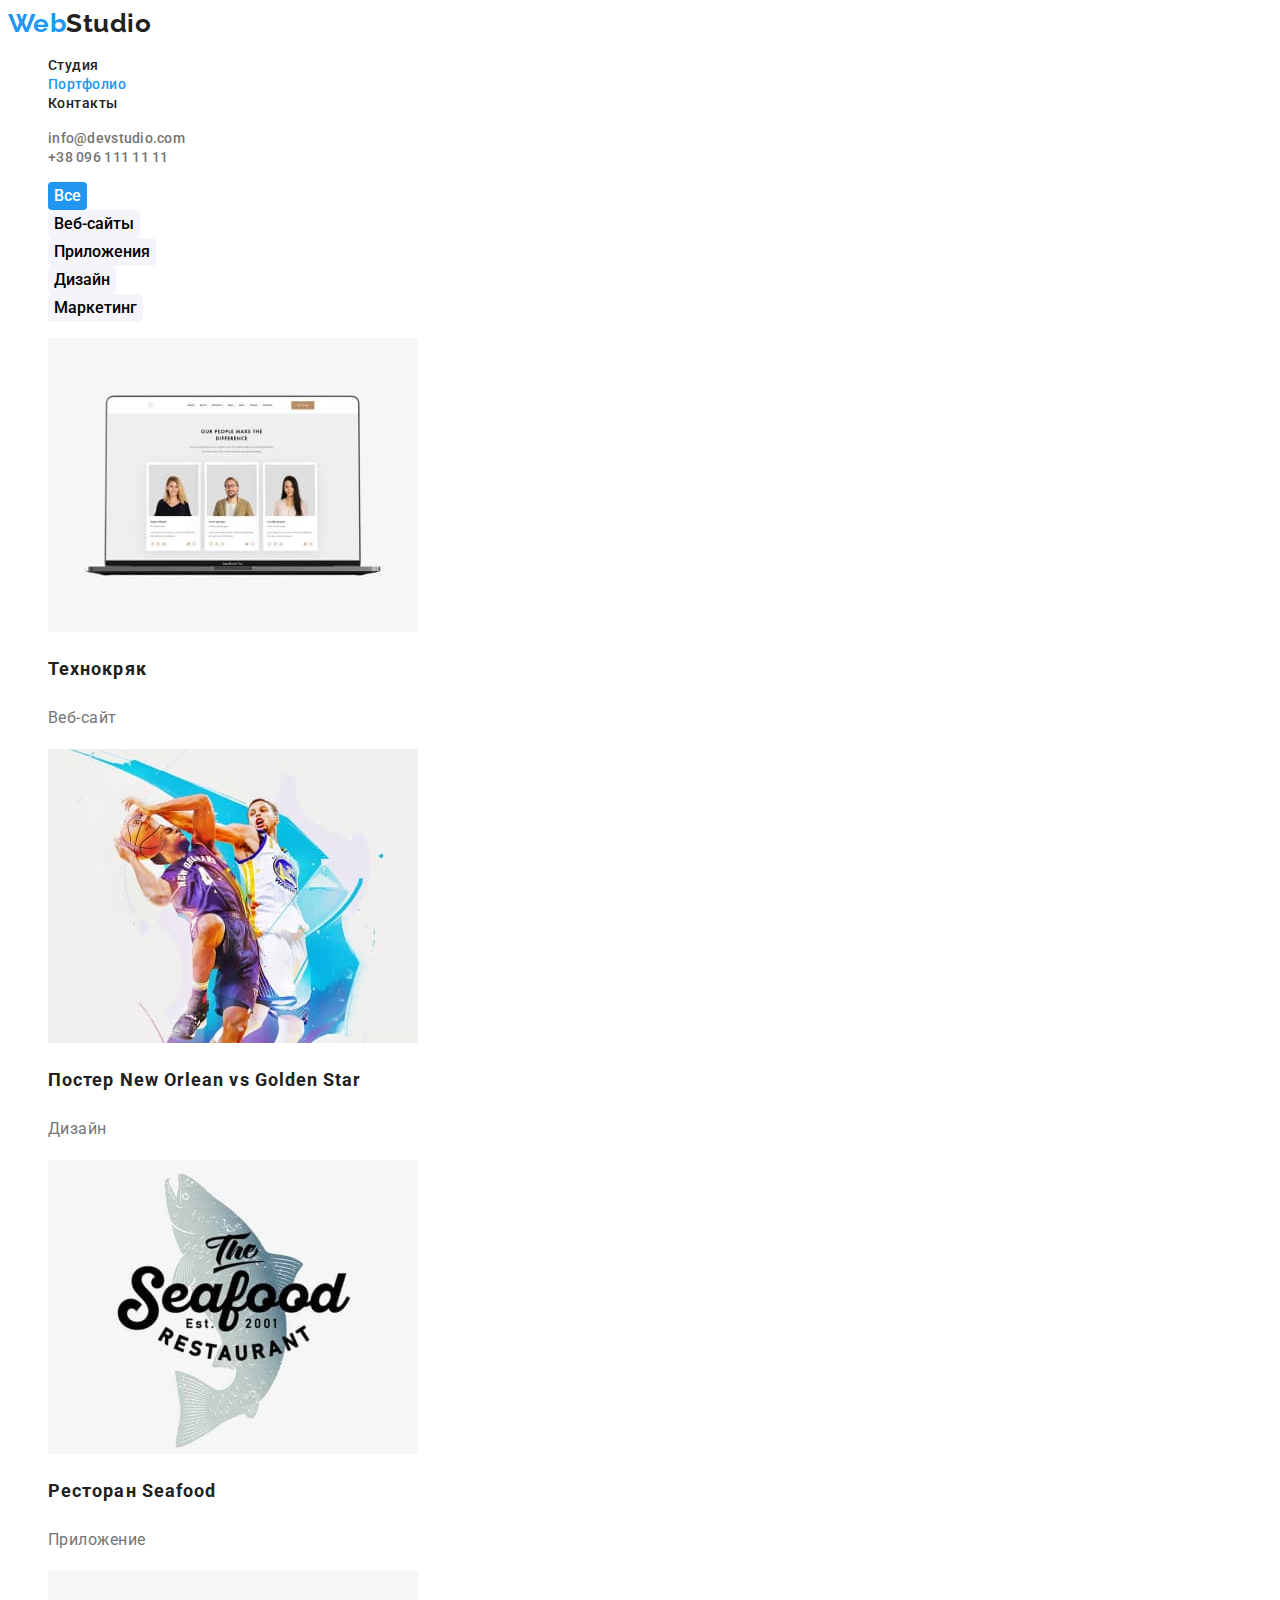
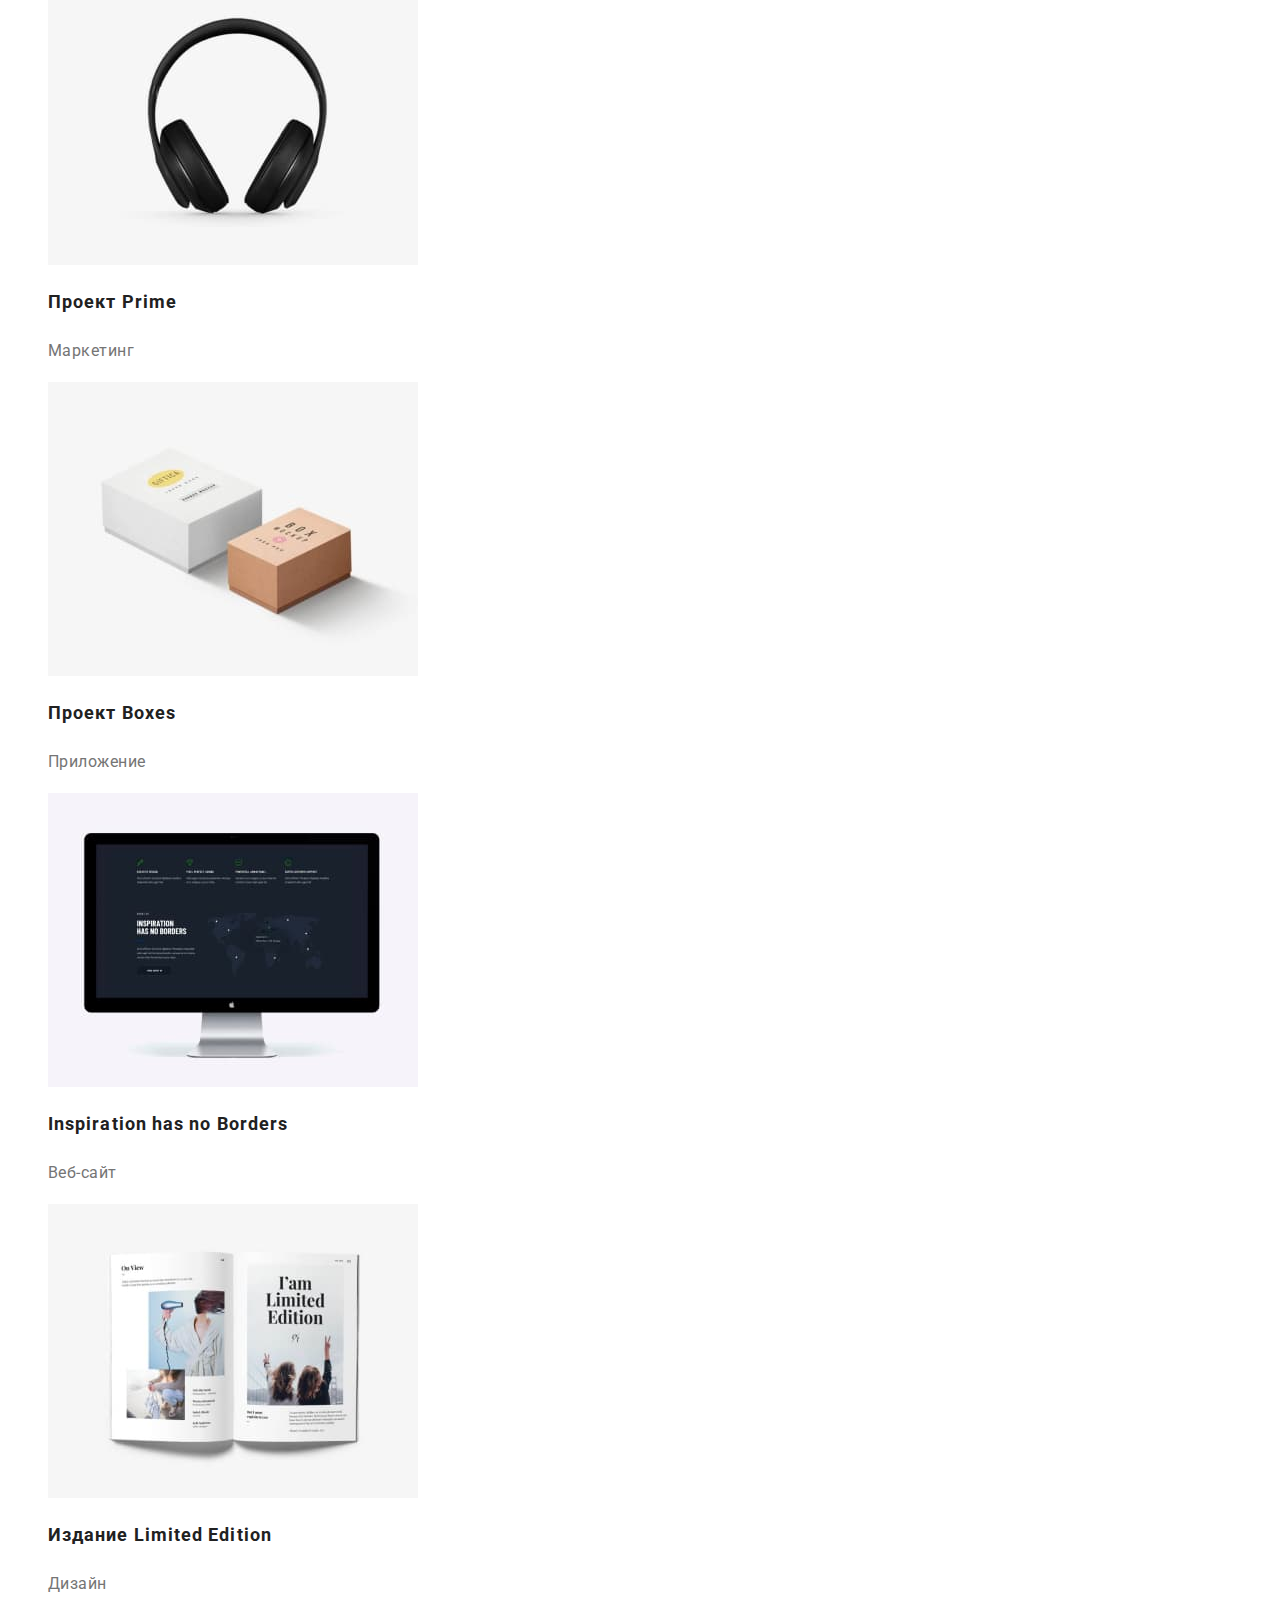
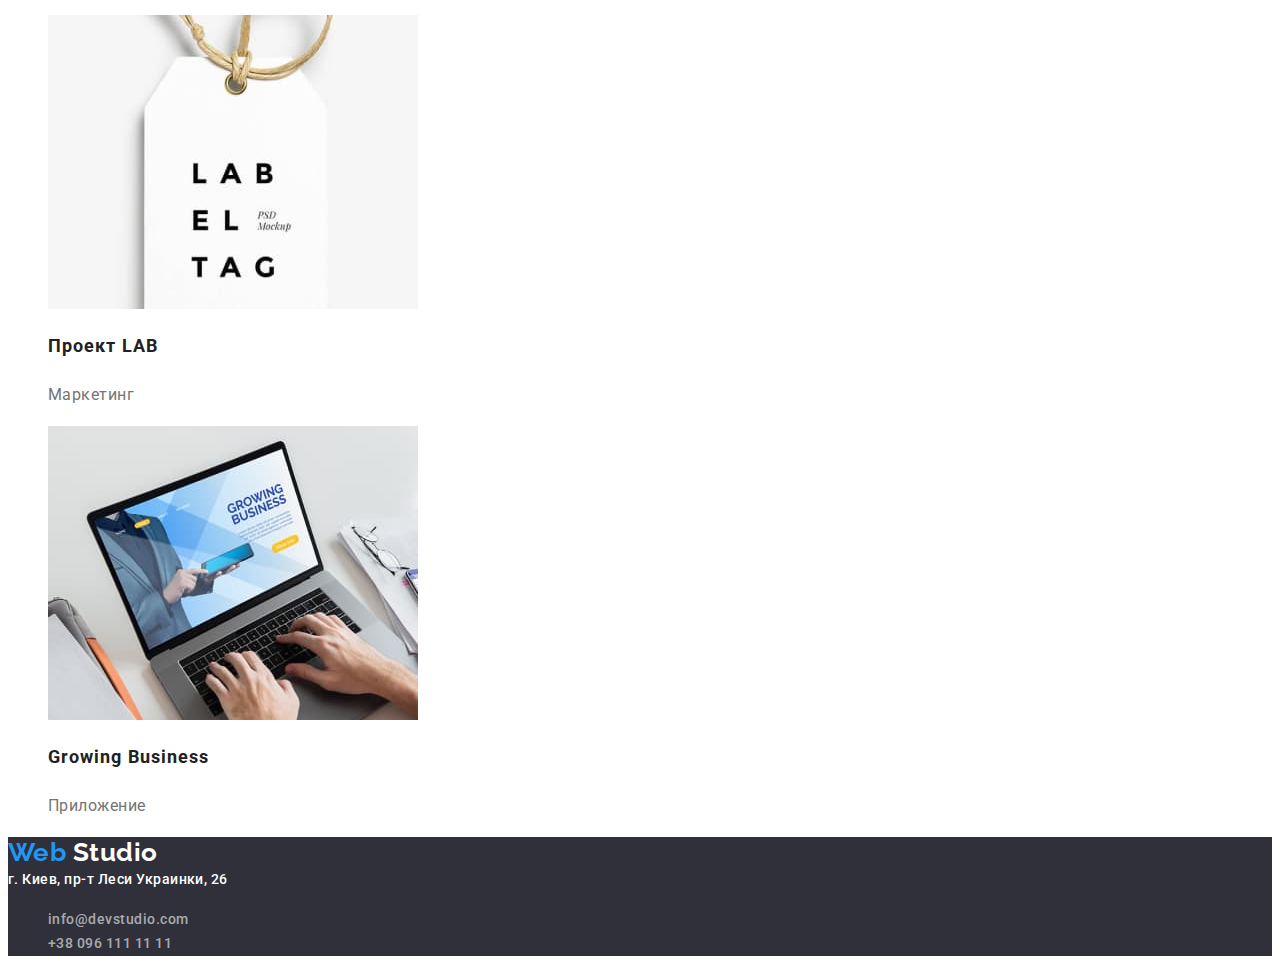
==== portfolio.html @ f768b0cc "Initial commit" ====
<!DOCTYPE html>
<html lang="ru">
  <head>
    <meta charset="UTF-8" />
    <meta http-equiv="X-UA-Compatible" content="IE=edge" />
    <meta name="viewport" content="width=device-width, initial-scale=1.0" />
    <title>Портфолио</title>
    <link rel="preconnect" href="https://fonts.googleapis.com" />
    <link rel="preconnect" href="https://fonts.gstatic.com" crossorigin />
    <link
      href="https://fonts.googleapis.com/css2?family=Raleway:wght@700&family=Roboto:wght@400;500;700;900&display=swap"
      rel="stylesheet"
    />
    <link rel="stylesheet" href="./css/styles.css" />
  </head>
  <body>
    <!--главный блок навигации-->
    <!--Header-->
    <header class="header">
      <a href="" class="logo"><span class="logo-accent">Web</span>Studio</a>
      <nav>
        <ul class="site-nav list">
          <li>
            <a href="./index.html" class="header-link link">Студия</a>
          </li>
          <li>
            <a href="./portfolio.html" class="header-link link current"
              >Портфолио</a
            >
          </li>
          <li>
            <a href="" class="header-link link">Контакты</a>
          </li>
        </ul>
      </nav>

      <!--Contact list-->
      <ul class="contact list">
        <li>
          <a href="mailto:info@devstudio.com" class="link contact-item"
            >info@devstudio.com</a
          >
        </li>
        <li>
          <a href="tel:+380961111111" class="link contact-item"
            >+38 096 111 11 11</a
          >
        </li>
      </ul>
    </header>

    <!-- Filters -->
    <section>
      <ul class="filter-list list">
        <li class="list-item">
          <button type="button" class="button current">Все</button>
        </li>
        <li class="list-item">
          <button type="button" class="button">Веб-сайты</button>
        </li>
        <li class="list-item">
          <button type="button" class="button">Приложения</button>
        </li>
        <li class="list-item">
          <button type="button" class="button">Дизайн</button>
        </li>
        <li class="list-item">
          <button type="button" class="button">Маркетинг</button>
        </li>
      </ul>
    </section>

    <main>
      <!--to hide h1-->
      <h1 style="display: none">Портфолио</h1>

      <!-- Projects -->
      <section>
        <ul class="project-list list">
          <li class="project">
            <img
              src="./images/technokryak.jpg"
              alt="Технокряк"
              class="project-photo"
              width="370"
            />
            <h2 class="project-title">Технокряк</h2>
            <p class="project-item">Веб-сайт</p>
          </li>

          <li class="project">
            <img
              src="./images/poster.jpg"
              alt="Постер New Orlean vs Golden Star"
              class="project-photo"
              width="370"
            />
            <h2 class="project-title">Постер New Orlean vs Golden Star</h2>
            <p class="project-item">Дизайн</p>
          </li>

          <li class="project">
            <img
              src="./images/restaurant.jpg"
              alt="Ресторан Seafood"
              class="project-photo"
              width="370"
            />
            <h2 class="project-title">Ресторан Seafood</h2>
            <p class="project-item">Приложение</p>
          </li>

          <li class="project">
            <img
              src="./images/project_prime.jpg"
              alt="Проект Prime"
              class="project-photo"
              width="370"
            />
            <h2 class="project-title">Проект Prime</h2>
            <p class="project-item">Маркетинг</p>
          </li>

          <li class="project">
            <img
              src="./images/project_boxes.jpg"
              alt="Проект Boxes"
              class="project-photo"
              width="370"
            />
            <h2 class="project-title">Проект Boxes</h2>
            <p class="project-item">Приложение</p>
          </li>

          <li class="project">
            <img
              src="./images/inspiration.jpg"
              alt="Inspiration has no Borders"
              class="project-photo"
              width="370"
            />
            <h2 lang="en" class="project-title">Inspiration has no Borders</h2>
            <p class="project-item">Веб-сайт</p>
          </li>

          <li class="project">
            <img
              src="./images/limited_edition.jpg"
              alt="Издание Limited Edition"
              class="project-photo"
              width="370"
            />
            <h2 class="project-title">Издание Limited Edition</h2>
            <p class="project-item">Дизайн</p>
          </li>

          <li class="project">
            <img
              src="./images/project_lab.jpg"
              alt="Проект LAB"
              class="project-photo"
              width="370"
            />
            <h2 class="project-title">Проект LAB</h2>
            <p class="project-item">Маркетинг</p>
          </li>

          <li class="project">
            <img
              src="./images/growing_business.jpg"
              alt="Growing Business"
              class="project-photo"
              width="370"
            />
            <h2 lang="en" class="project-title">Growing Business</h2>
            <p class="project-item">Приложение</p>
          </li>
        </ul>
      </section>
    </main>

    <!-- Footer -->
    <footer class="footer">
      <a href="" class="logo">
        <span class="logo-accent">Web</span>
        Studio</a
      >

      <!-- Footer contacts -->
      <address class="address link">г. Киев, пр-т Леси Украинки, 26</address>

      <ul class="ft-contact list">
        <li>
          <a href="mailto:info@devstudio.com" class="link ft-contact-item"
            >info@devstudio.com</a
          >
        </li>
        <li>
          <a href="tel:+380961111111" class="link ft-contact-item"
            >+38 096 111 11 11</a
          >
        </li>
      </ul>
    </footer>
  </body>
</html>
---- css/styles.css ----
:root {
  --primary-text-color: #212121;
  --secondary-text-color: #757575;
  --accent-color: #2196f3;
  --accent-background-color: #2196f3;
  --accent-white-color: #ffff;
}

body {
  color: var(--primary-text-color);
  font-family: "Roboto", sans-serif;
  letter-spacing: 0.03em;
  background-color: #fff;
}

/* to delete all markers */
.list {
  list-style: none;
}
/* Buttons */
.button {
  font-family: inherit;
  font-weight: 500;
  font-size: 16px;
  line-height: 1.63;
  background: #f5f4fa;
  border-radius: 4px;
  border: transparent;
  cursor: pointer;
}
button:focus,
button:hover {
  color: #fff;
  background-color: var(--accent-background-color);
}

/* all links style */
.link {
  font-weight: 500;
  font-size: 14px;
  line-height: 1.14;
  text-decoration: none;
  color: var(--primary-text-color);
}

.link:hover,
.link:focus {
  text-decoration-color: var(--accent-color);
}
/* header */
.header .link.current {
  color: var(--accent-color);
}

.header-link:hover,
.header-link:focus {
  color: var(--accent-color);
}

.logo {
  font-family: "Raleway";
  font-weight: 700;
  font-size: 26px;
  line-height: 1.19;
  text-decoration: none;
  color: var(--primary-text-color);
}

.logo-accent {
  color: #2196f3;
}

.logo:hover,
.logo:focus {
  text-decoration-color: var(--accent-color);
}

/* contacts section */
.contact-item {
  font-weight: 500;
  font-size: 14px;
  line-height: 1.14;
  letter-spacing: 0.02em;
  color: var(--secondary-text-color);
}
.contact-item:hover,
.contact-item:focus {
  color: var(--accent-color);
}

/* Footer */
.footer {
  background-color: #2f303a;
}

.footer .logo {
  color: var(--accent-white-color);
}
.footer .ft-contact-item {
  font-size: 14px;
  line-height: 1.71;
  color: rgba(255, 255, 255, 0.6);
}

.address {
  font-style: normal;
  font-size: 14px;
  line-height: 1.71;
  color: var(--accent-white-color);
}

/* ------------Portfolio.html------------ */

.filter-list .button.current {
  color: #fff;
  background-color: var(--accent-background-color);
}

/* Projects section */
.project-title {
  font-weight: 700;
  font-size: 18px;
  line-height: 2;
  letter-spacing: 0.06em;
  color: var(--primary-text-color);
}
.project-item {
  color: var(--secondary-text-color);
  line-height: 1.88;
}

/*---------------Index.html-------------- */
/* hero */
.hero {
  background-color: #2f303a;
}
.hero-title {
  font-weight: 900;
  font-size: 44px;
  line-height: 1.36;
  text-align: center;
  letter-spacing: 0.06em;
  text-transform: uppercase;
  color: #ffffff;
}
.hero-button {
  font-family: inherit;
  font-weight: 700;
  font-size: 16px;
  line-height: 1.88;
  background: var(--accent-background-color);
  box-shadow: 0px 4px 4px rgba(0, 0, 0, 0.15);
  border-radius: 4px;
  color: var(--accent-white-color);
}
.hero-button.hover,
.hero-button-focus {
  background: #188ce8;
  box-shadow: 0px 4px 4px rgba(0, 0, 0, 0.15);
  border-radius: 4px;
}
/* Features */
.features-title {
  font-weight: 700;
  font-size: 14px;
  line-height: 1.14;
  text-transform: uppercase;
}

.features-item {
  font-size: 14px;
  line-height: 1.71;
  color: var(--secondary-text-color);
}
.works,
.team-members {
  font-weight: 700;
  font-size: 36px;
  line-height: 1.17;
}
/* our team */
.team {
  background-color: #f5f4fa;
}

.team-member-name {
  font-weight: 500;
  font-size: 16px;
  line-height: 19px;
}

.team-member-position {
  line-height: 1.19;
  color: var(--secondary-text-color);
}
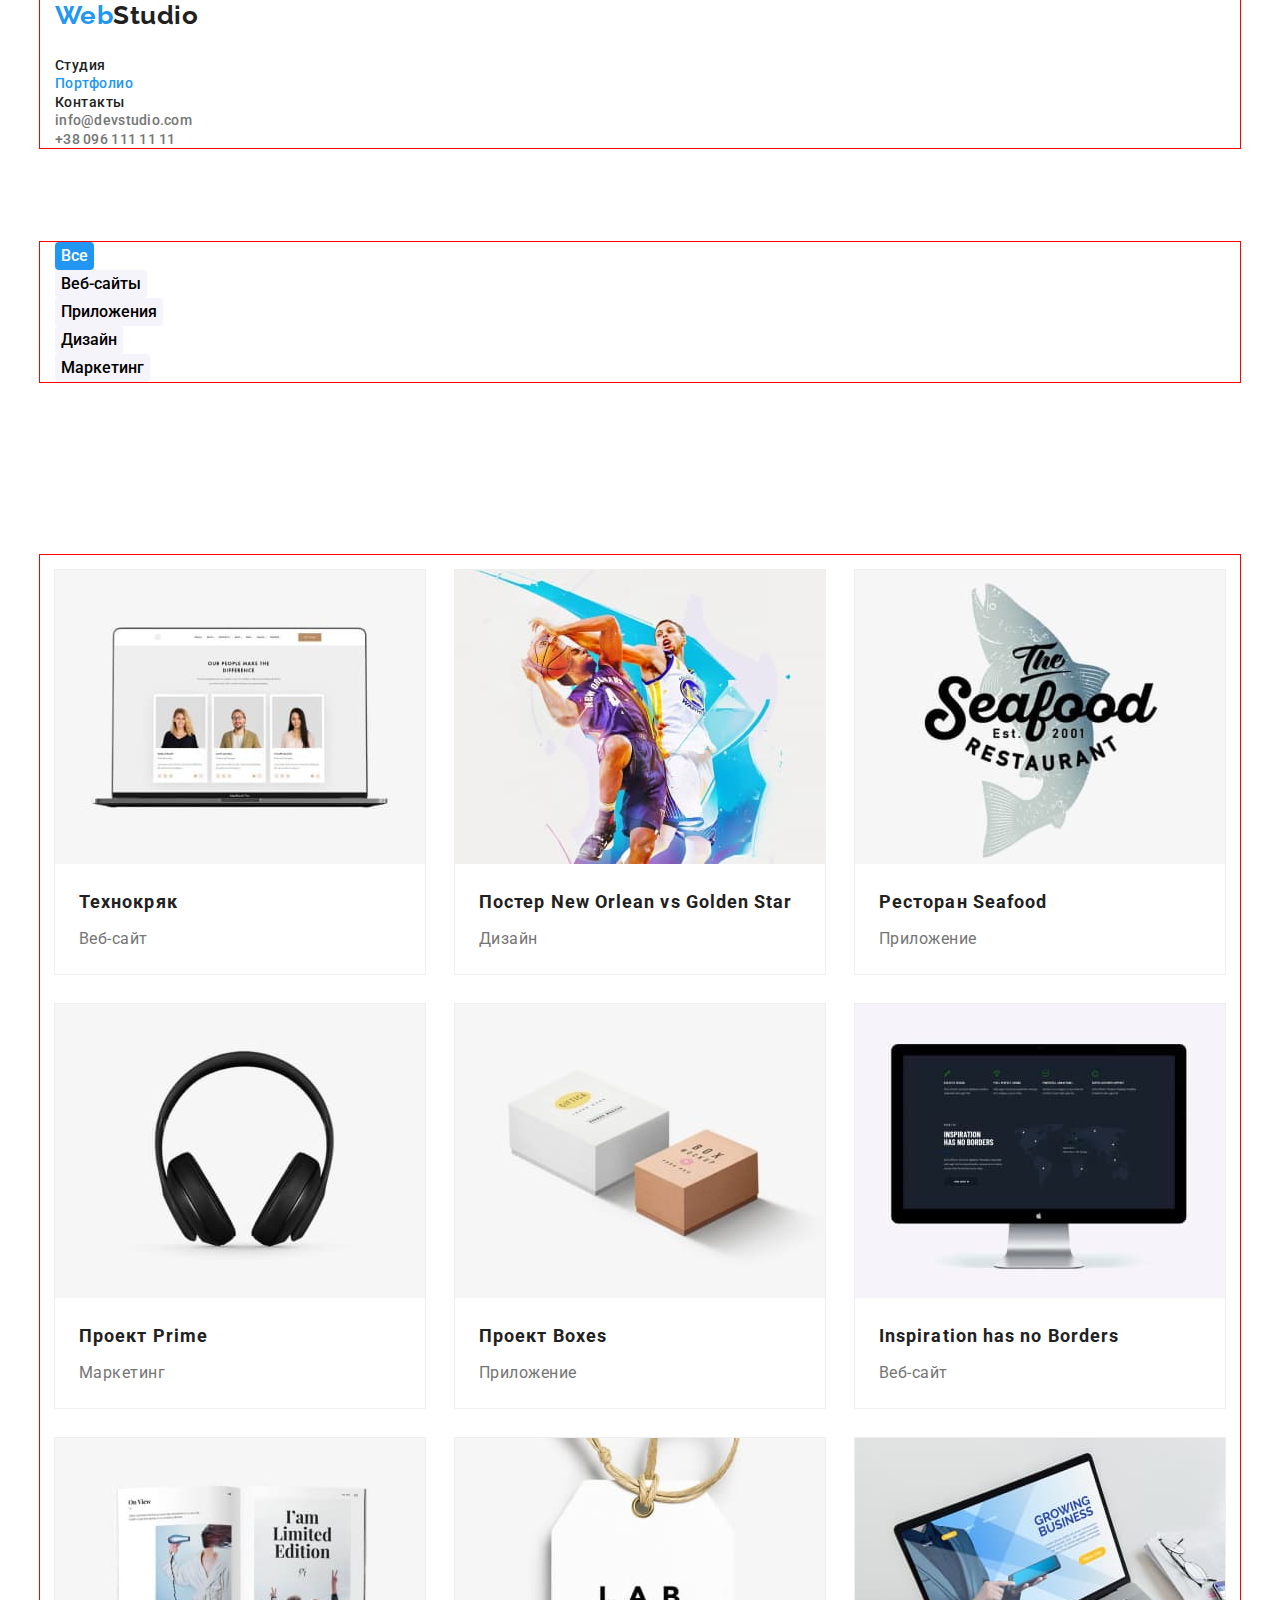
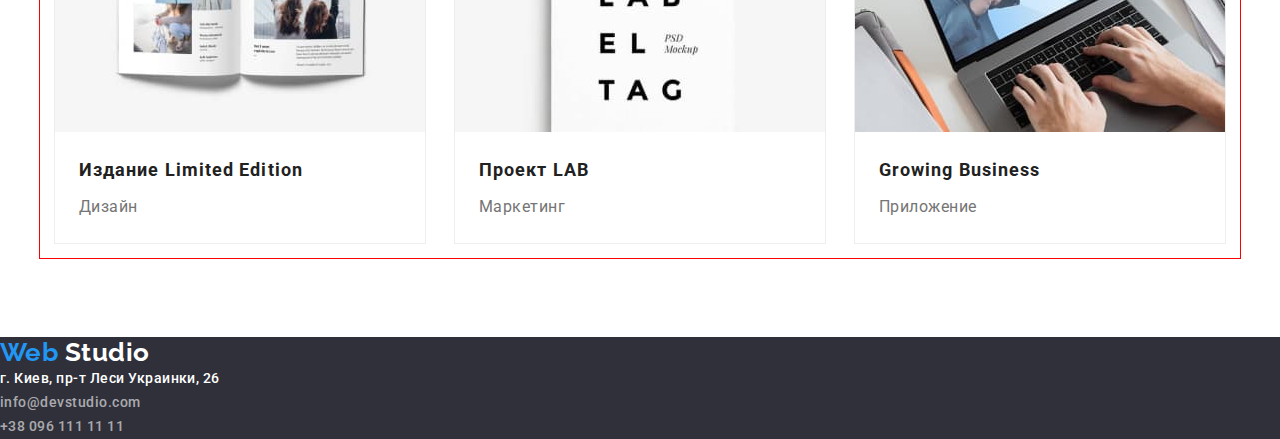
==== commit 12713391: "Fix section with photos" ====
--- a/portfolio.html
+++ b/portfolio.html
@@ -11,63 +11,74 @@
       href="https://fonts.googleapis.com/css2?family=Raleway:wght@700&family=Roboto:wght@400;500;700;900&display=swap"
       rel="stylesheet"
     />
+    <link
+      rel="stylesheet"
+      href="https://cdnjs.cloudflare.com/ajax/libs/modern-normalize/1.1.0/modern-normalize.min.css"
+    />
     <link rel="stylesheet" href="./css/styles.css" />
   </head>
   <body>
     <!--главный блок навигации-->
     <!--Header-->
+
     <header class="header">
-      <a href="" class="logo"><span class="logo-accent">Web</span>Studio</a>
-      <nav>
-        <ul class="site-nav list">
+      <div class="container">
+        <div class="logo">
+          <a href="" class="logo"><span class="logo-accent">Web</span>Studio</a>
+        </div>
+        <nav>
+          <ul class="site-nav list">
+            <li>
+              <a href="./index.html" class="header-link link">Студия</a>
+            </li>
+            <li>
+              <a href="./portfolio.html" class="header-link link current"
+                >Портфолио</a
+              >
+            </li>
+            <li>
+              <a href="" class="header-link link">Контакты</a>
+            </li>
+          </ul>
+        </nav>
+        <!--Contact list-->
+        <ul class="contact list">
           <li>
-            <a href="./index.html" class="header-link link">Студия</a>
+            <a href="mailto:info@devstudio.com" class="link contact-item"
+              >info@devstudio.com</a
+            >
           </li>
           <li>
-            <a href="./portfolio.html" class="header-link link current"
-              >Портфолио</a
+            <a href="tel:+380961111111" class="link contact-item"
+              >+38 096 111 11 11</a
             >
           </li>
-          <li>
-            <a href="" class="header-link link">Контакты</a>
-          </li>
         </ul>
-      </nav>
-
-      <!--Contact list-->
-      <ul class="contact list">
-        <li>
-          <a href="mailto:info@devstudio.com" class="link contact-item"
-            >info@devstudio.com</a
-          >
-        </li>
-        <li>
-          <a href="tel:+380961111111" class="link contact-item"
-            >+38 096 111 11 11</a
-          >
-        </li>
-      </ul>
+      </div>
     </header>
 
     <!-- Filters -->
-    <section>
-      <ul class="filter-list list">
-        <li class="list-item">
-          <button type="button" class="button current">Все</button>
-        </li>
-        <li class="list-item">
-          <button type="button" class="button">Веб-сайты</button>
-        </li>
-        <li class="list-item">
-          <button type="button" class="button">Приложения</button>
-        </li>
-        <li class="list-item">
-          <button type="button" class="button">Дизайн</button>
-        </li>
-        <li class="list-item">
-          <button type="button" class="button">Маркетинг</button>
-        </li>
-      </ul>
+
+    <section class="section">
+      <div class="container">
+        <ul class="filter-list list">
+          <li class="list-item">
+            <button type="button" class="button current">Все</button>
+          </li>
+          <li class="list-item">
+            <button type="button" class="button">Веб-сайты</button>
+          </li>
+          <li class="list-item">
+            <button type="button" class="button">Приложения</button>
+          </li>
+          <li class="list-item">
+            <button type="button" class="button">Дизайн</button>
+          </li>
+          <li class="list-item">
+            <button type="button" class="button">Маркетинг</button>
+          </li>
+        </ul>
+      </div>
     </section>
 
     <main>
@@ -75,107 +86,120 @@
       <h1 style="display: none">Портфолио</h1>
 
       <!-- Projects -->
-      <section>
-        <ul class="project-list list">
-          <li class="project">
-            <img
-              src="./images/technokryak.jpg"
-              alt="Технокряк"
-              class="project-photo"
-              width="370"
-            />
-            <h2 class="project-title">Технокряк</h2>
-            <p class="project-item">Веб-сайт</p>
-          </li>
-
-          <li class="project">
-            <img
-              src="./images/poster.jpg"
-              alt="Постер New Orlean vs Golden Star"
-              class="project-photo"
-              width="370"
-            />
-            <h2 class="project-title">Постер New Orlean vs Golden Star</h2>
-            <p class="project-item">Дизайн</p>
-          </li>
-
-          <li class="project">
-            <img
-              src="./images/restaurant.jpg"
-              alt="Ресторан Seafood"
-              class="project-photo"
-              width="370"
-            />
-            <h2 class="project-title">Ресторан Seafood</h2>
-            <p class="project-item">Приложение</p>
-          </li>
-
-          <li class="project">
-            <img
-              src="./images/project_prime.jpg"
-              alt="Проект Prime"
-              class="project-photo"
-              width="370"
-            />
-            <h2 class="project-title">Проект Prime</h2>
-            <p class="project-item">Маркетинг</p>
-          </li>
-
-          <li class="project">
-            <img
-              src="./images/project_boxes.jpg"
-              alt="Проект Boxes"
-              class="project-photo"
-              width="370"
-            />
-            <h2 class="project-title">Проект Boxes</h2>
-            <p class="project-item">Приложение</p>
-          </li>
-
-          <li class="project">
-            <img
-              src="./images/inspiration.jpg"
-              alt="Inspiration has no Borders"
-              class="project-photo"
-              width="370"
-            />
-            <h2 lang="en" class="project-title">Inspiration has no Borders</h2>
-            <p class="project-item">Веб-сайт</p>
-          </li>
-
-          <li class="project">
-            <img
-              src="./images/limited_edition.jpg"
-              alt="Издание Limited Edition"
-              class="project-photo"
-              width="370"
-            />
-            <h2 class="project-title">Издание Limited Edition</h2>
-            <p class="project-item">Дизайн</p>
-          </li>
-
-          <li class="project">
-            <img
-              src="./images/project_lab.jpg"
-              alt="Проект LAB"
-              class="project-photo"
-              width="370"
-            />
-            <h2 class="project-title">Проект LAB</h2>
-            <p class="project-item">Маркетинг</p>
-          </li>
-
-          <li class="project">
-            <img
-              src="./images/growing_business.jpg"
-              alt="Growing Business"
-              class="project-photo"
-              width="370"
-            />
-            <h2 lang="en" class="project-title">Growing Business</h2>
-            <p class="project-item">Приложение</p>
-          </li>
-        </ul>
+      <section class="section">
+        <div class="container">
+          <ul class="project-list list">
+            <li class="project">
+              <img
+                src="./images/technokryak.jpg"
+                alt="Технокряк"
+                class="project-photo"
+                width="370"
+              />
+
+              <h2 class="project-title">Технокряк</h2>
+              <p class="project-item">Веб-сайт</p>
+            </li>
+
+            <li class="project">
+              <img
+                src="./images/poster.jpg"
+                alt="Постер New Orlean vs Golden Star"
+                class="project-photo"
+                width="370"
+              />
+
+              <h2 class="project-title">Постер New Orlean vs Golden Star</h2>
+              <p class="project-item testing">Дизайн</p>
+            </li>
+
+            <li class="project">
+              <img
+                src="./images/restaurant.jpg"
+                alt="Ресторан Seafood"
+                class="project-photo"
+                width="370"
+              />
+
+              <h2 class="project-title">Ресторан Seafood</h2>
+              <p class="project-item">Приложение</p>
+            </li>
+
+            <li class="project">
+              <img
+                src="./images/project_prime.jpg"
+                alt="Проект Prime"
+                class="project-photo"
+                width="370"
+              />
+
+              <h2 class="project-title">Проект Prime</h2>
+              <p class="project-item">Маркетинг</p>
+            </li>
+
+            <li class="project">
+              <img
+                src="./images/project_boxes.jpg"
+                alt="Проект Boxes"
+                class="project-photo"
+                width="370"
+              />
+
+              <h2 class="project-title">Проект Boxes</h2>
+              <p class="project-item">Приложение</p>
+            </li>
+
+            <li class="project">
+              <img
+                src="./images/inspiration.jpg"
+                alt="Inspiration has no Borders"
+                class="project-photo"
+                width="370"
+              />
+
+              <h2 lang="en" class="project-title">
+                Inspiration has no Borders
+              </h2>
+              <p class="project-item">Веб-сайт</p>
+            </li>
+
+            <li class="project">
+              <img
+                src="./images/limited_edition.jpg"
+                alt="Издание Limited Edition"
+                class="project-photo"
+                width="370"
+              />
+
+              <h2 class="project-title">Издание Limited Edition</h2>
+              <p class="project-item">Дизайн</p>
+            </li>
+
+            <li class="project">
+              <img
+                src="./images/project_lab.jpg"
+                alt="Проект LAB"
+                class="project-photo"
+                width="370"
+              />
+
+              <h2 class="project-title">Проект LAB</h2>
+              <p class="project-item">Маркетинг</p>
+            </li>
+
+            <li class="project">
+              <img
+                src="./images/growing_business.jpg"
+                alt="Growing Business"
+                class="project-photo"
+                width="370"
+              />
+
+              <h2 lang="en" class="project-title">Growing Business</h2>
+              <p class="project-item">Приложение</p>
+            </li>
+          </ul>
+        </div>
       </section>
     </main>
 
--- a/css/styles.css
+++ b/css/styles.css
@@ -5,6 +5,27 @@
   --accent-background-color: #2196f3;
   --accent-white-color: #ffff;
 }
+html {
+  box-sizing: border-box;
+}
+p,
+h1,
+h2,
+h3 {
+  margin: 0;
+}
+ul,
+ol {
+  margin: 0;
+  padding-left: 0;
+}
+
+/*button {
+  cursor:pointer;
+}*/
+img {
+  display: block;
+}
 
 body {
   color: var(--primary-text-color);
@@ -13,20 +34,39 @@
   background-color: #fff;
 }
 
+.container {
+  width: 1200px;
+  margin: 0 auto;
+  padding: 0 15px;
+  outline: 1px solid red;
+}
+.section {
+  padding: 94px 0;
+}
+
 /* to delete all markers */
 .list {
+  /* padding: 0;
+  margin: 0; */
   list-style: none;
 }
 /* Buttons */
 .button {
+  /* display: inline-block;
+  border-radius: 4px;
+  padding: 6px, 22px;
+  min-width: 73px;
+height: 38px;
+text-align: center */
   font-family: inherit;
   font-weight: 500;
   font-size: 16px;
   line-height: 1.63;
   background: #f5f4fa;
   border-radius: 4px;
-  border: transparent;
+  border: 1px transparent;
   cursor: pointer;
+  margin-right: 8px;
 }
 button:focus,
 button:hover {
@@ -56,8 +96,15 @@
 .header-link:focus {
   color: var(--accent-color);
 }
+/* .header-link{
+  padding-top: 32px;
+  padding-bottom: 32px;
+  text-align: center;
+} */
 
 .logo {
+  padding-top: 25x;
+  padding-bottom: 25px;
   font-family: "Raleway";
   font-weight: 700;
   font-size: 26px;
@@ -115,26 +162,60 @@
   color: #fff;
   background-color: var(--accent-background-color);
 }
+/* .filter-list{
+  padding-top: 94px;
+  padding-bottom: 94px;
+} */
 
 /* Projects section */
+
+/* .project-text {
+  padding-top: 20px;
+  padding-bottom: 20px;
+} */
+
+.project-list {
+  display: flex;
+  flex-wrap: wrap;
+  margin: -15px;
+}
+
+.project {
+  flex-basis: calc(100% / 3 - 30 px);
+  margin: 15px;
+  outline: 1px solid #eeeeee;
+}
 .project-title {
   font-weight: 700;
   font-size: 18px;
   line-height: 2;
   letter-spacing: 0.06em;
   color: var(--primary-text-color);
+  margin-top: 20px;
+  padding: 0 24px;
 }
 .project-item {
   color: var(--secondary-text-color);
   line-height: 1.88;
+  margin-top: 4px;
+  margin-bottom: 20px;
+  padding: 0 24px;
+}
 }
 
 /*---------------Index.html-------------- */
 /* hero */
 .hero {
+  /* text-align:center; */
   background-color: #2f303a;
 }
+
 .hero-title {
+  /* margin-top:0;
+  margin-bottom:0; 
+  text-align:center;
+  max-width:900px;
+  */
   font-weight: 900;
   font-size: 44px;
   line-height: 1.36;
@@ -152,6 +233,9 @@
   box-shadow: 0px 4px 4px rgba(0, 0, 0, 0.15);
   border-radius: 4px;
   color: var(--accent-white-color);
+  /* margin: 0 auto;
+  display: block;
+  margin-top:50px; */
 }
 .hero-button.hover,
 .hero-button-focus {
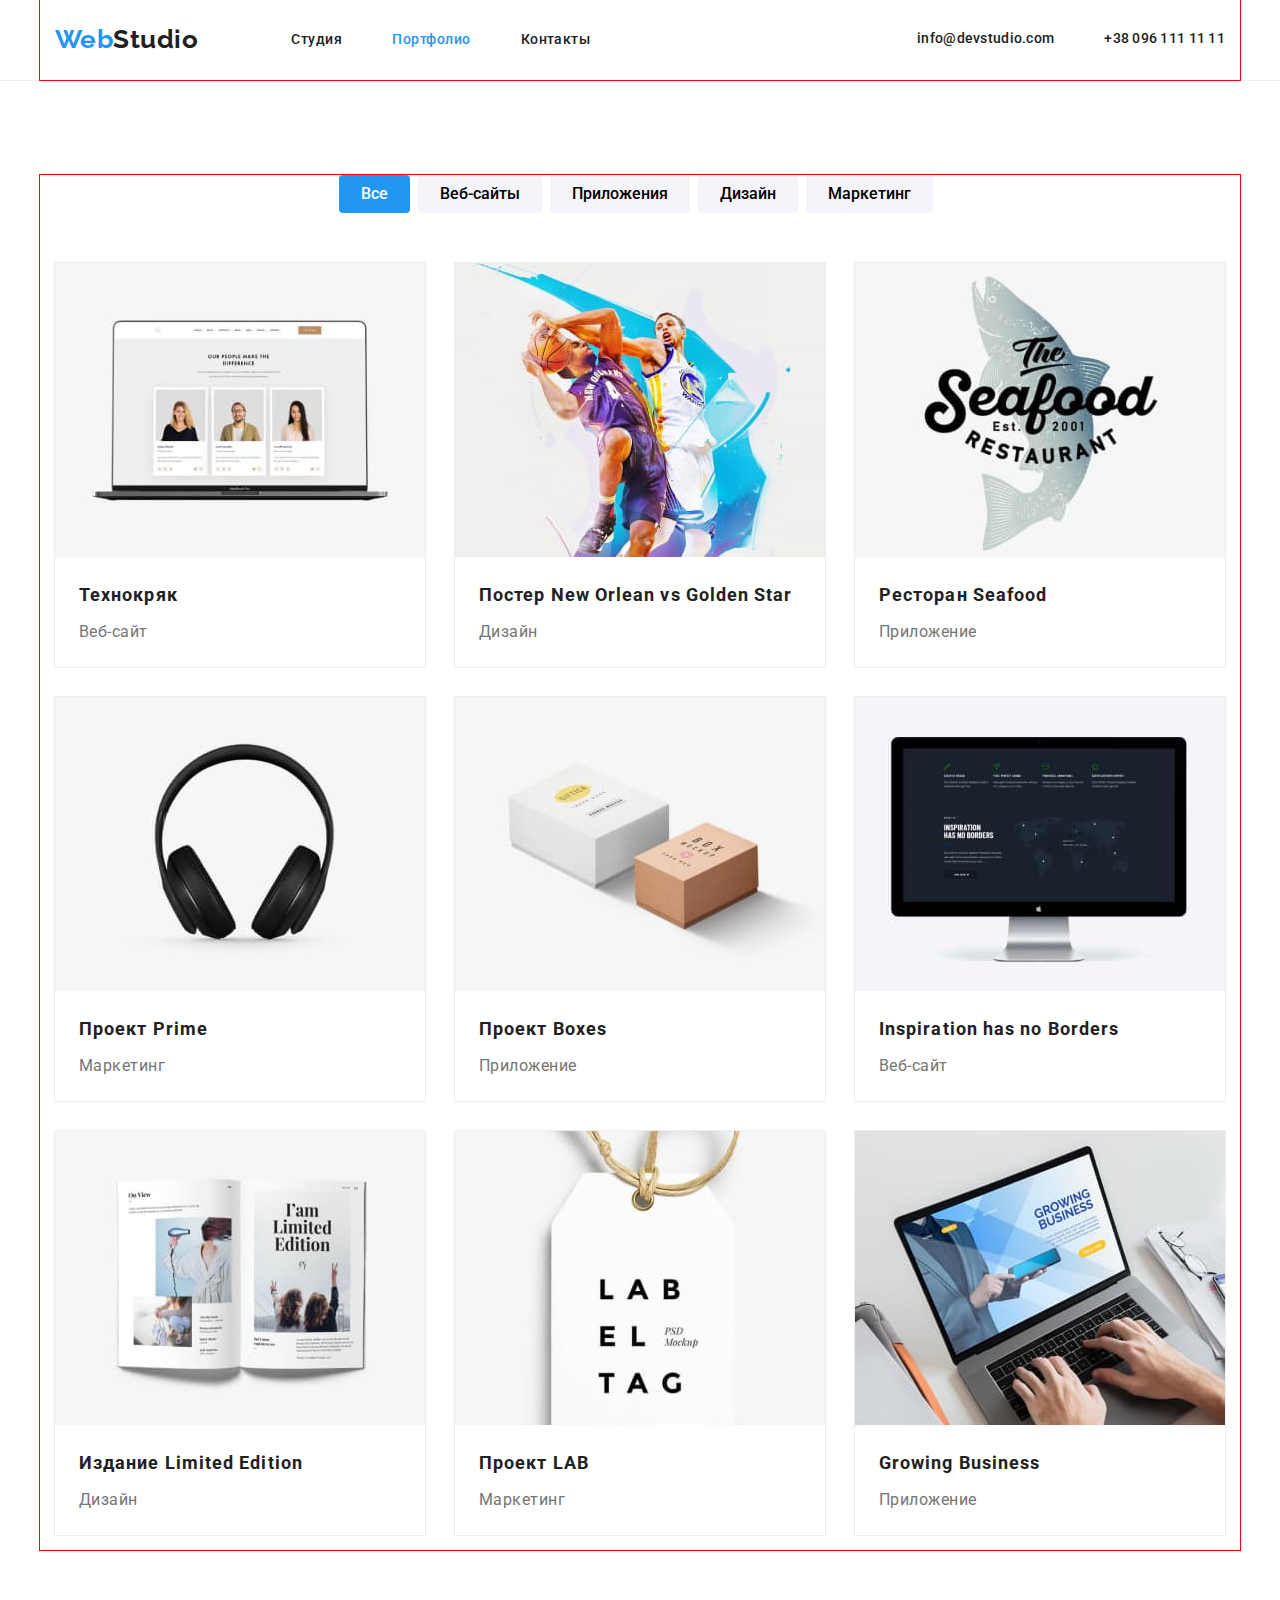
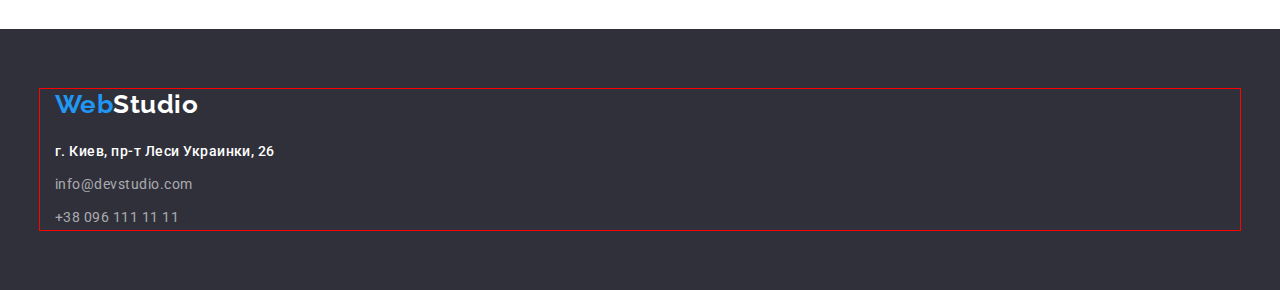
==== commit 696bcc0e: "Fix header and footer" ====
--- a/portfolio.html
+++ b/portfolio.html
@@ -23,63 +23,37 @@
 
     <header class="header">
       <div class="container">
-        <div class="logo">
-          <a href="" class="logo"><span class="logo-accent">Web</span>Studio</a>
-        </div>
-        <nav>
-          <ul class="site-nav list">
-            <li>
-              <a href="./index.html" class="header-link link">Студия</a>
-            </li>
-            <li>
-              <a href="./portfolio.html" class="header-link link current"
-                >Портфолио</a
-              >
-            </li>
-            <li>
-              <a href="" class="header-link link">Контакты</a>
+        <!-- <div class="nav-wrapper"> -->
+        <a href="" class="logo"><span class="logo-accent">Web</span>Studio</a>
+
+        <nav class="site-nav">
+          <ul class="header-list list">
+            <li class="header-link">
+              <a href="./index.html" class="link">Студия</a>
+            </li>
+            <li class="header-link">
+              <a href="./portfolio.html" class="link current">Портфолио</a>
+            </li>
+            <li class="header-link">
+              <a href="" class="link">Контакты</a>
             </li>
           </ul>
         </nav>
+        <!-- </div> -->
         <!--Contact list-->
         <ul class="contact list">
-          <li>
-            <a href="mailto:info@devstudio.com" class="link contact-item"
+          <li class="contact-item">
+            <a href="mailto:info@devstudio.com" class="link"
               >info@devstudio.com</a
             >
           </li>
-          <li>
-            <a href="tel:+380961111111" class="link contact-item"
-              >+38 096 111 11 11</a
-            >
+          <li class="contact-item">
+            <a href="tel:+380961111111" class="link">+38 096 111 11 11</a>
           </li>
         </ul>
       </div>
     </header>
-
     <!-- Filters -->
-
-    <section class="section">
-      <div class="container">
-        <ul class="filter-list list">
-          <li class="list-item">
-            <button type="button" class="button current">Все</button>
-          </li>
-          <li class="list-item">
-            <button type="button" class="button">Веб-сайты</button>
-          </li>
-          <li class="list-item">
-            <button type="button" class="button">Приложения</button>
-          </li>
-          <li class="list-item">
-            <button type="button" class="button">Дизайн</button>
-          </li>
-          <li class="list-item">
-            <button type="button" class="button">Маркетинг</button>
-          </li>
-        </ul>
-      </div>
-    </section>
 
     <main>
       <!--to hide h1-->
@@ -88,6 +62,23 @@
       <!-- Projects -->
       <section class="section">
         <div class="container">
+          <ul class="filter-list list">
+            <li class="list-item">
+              <button type="button" class="button current">Все</button>
+            </li>
+            <li class="list-item">
+              <button type="button" class="button">Веб-сайты</button>
+            </li>
+            <li class="list-item">
+              <button type="button" class="button">Приложения</button>
+            </li>
+            <li class="list-item">
+              <button type="button" class="button">Дизайн</button>
+            </li>
+            <li class="list-item">
+              <button type="button" class="button">Маркетинг</button>
+            </li>
+          </ul>
           <ul class="project-list list">
             <li class="project">
               <img
@@ -205,26 +196,22 @@
 
     <!-- Footer -->
     <footer class="footer">
-      <a href="" class="logo">
-        <span class="logo-accent">Web</span>
-        Studio</a
-      >
-
-      <!-- Footer contacts -->
-      <address class="address link">г. Киев, пр-т Леси Украинки, 26</address>
-
-      <ul class="ft-contact list">
-        <li>
-          <a href="mailto:info@devstudio.com" class="link ft-contact-item"
-            >info@devstudio.com</a
-          >
-        </li>
-        <li>
-          <a href="tel:+380961111111" class="link ft-contact-item"
-            >+38 096 111 11 11</a
-          >
-        </li>
-      </ul>
+      <div class="container">
+        <a href="" class="logo"> <span class="logo-accent">Web</span>Studio </a>
+        <!-- Footer contacts -->
+        <address class="address link">г. Киев, пр-т Леси Украинки, 26</address>
+
+        <ul class="ft-contact list">
+          <li class="ft-contact-item">
+            <a href="mailto:info@devstudio.com" class="link">
+              info@devstudio.com
+            </a>
+          </li>
+          <li class="ft-contact-item">
+            <a href="tel:+380961111111" class="link">+38 096 111 11 11</a>
+          </li>
+        </ul>
+      </div>
     </footer>
   </body>
 </html>
--- a/css/styles.css
+++ b/css/styles.css
@@ -46,18 +46,12 @@
 
 /* to delete all markers */
 .list {
-  /* padding: 0;
-  margin: 0; */
+  padding: 0;
+  margin: 0;
   list-style: none;
 }
 /* Buttons */
 .button {
-  /* display: inline-block;
-  border-radius: 4px;
-  padding: 6px, 22px;
-  min-width: 73px;
-height: 38px;
-text-align: center */
   font-family: inherit;
   font-weight: 500;
   font-size: 16px;
@@ -67,6 +61,7 @@
   border: 1px transparent;
   cursor: pointer;
   margin-right: 8px;
+  padding: 6px 22px;
 }
 button:focus,
 button:hover {
@@ -88,23 +83,18 @@
   text-decoration-color: var(--accent-color);
 }
 /* header */
+.header {
+  border-bottom: 1px solid #ececec;
+}
+
 .header .link.current {
   color: var(--accent-color);
 }
 
-.header-link:hover,
-.header-link:focus {
-  color: var(--accent-color);
-}
-/* .header-link{
-  padding-top: 32px;
-  padding-bottom: 32px;
-  text-align: center;
-} */
-
+.header .logo {
+  margin-right: 93px;
+}
 .logo {
-  padding-top: 25x;
-  padding-bottom: 25px;
   font-family: "Raleway";
   font-weight: 700;
   font-size: 26px;
@@ -122,7 +112,22 @@
   text-decoration-color: var(--accent-color);
 }
 
+.header .container {
+  display: flex;
+  align-items: center;
+  padding: 24px 15px 25px;
+}
+
+.header-list {
+  display: flex;
+  align-items: center;
+}
+.header-link:not(:last-child) {
+  margin-right: 50px;
+}
+
 /* contacts section */
+
 .contact-item {
   font-weight: 500;
   font-size: 14px;
@@ -130,49 +135,57 @@
   letter-spacing: 0.02em;
   color: var(--secondary-text-color);
 }
-.contact-item:hover,
-.contact-item:focus {
-  color: var(--accent-color);
+.contact-item:not(:last-child) {
+  margin-right: 50px;
+}
+.contact {
+  margin-left: auto;
+  display: flex;
+  justify-content: flex-end;
 }
 
 /* Footer */
 .footer {
   background-color: #2f303a;
+  padding: 60px 0;
 }
 
 .footer .logo {
   color: var(--accent-white-color);
-}
-.footer .ft-contact-item {
-  font-size: 14px;
-  line-height: 1.71;
-  color: rgba(255, 255, 255, 0.6);
-}
-
+  margin-bottom: 20px;
+  display: inline-block;
+}
 .address {
   font-style: normal;
   font-size: 14px;
   line-height: 1.71;
   color: var(--accent-white-color);
-}
-
+  margin-bottom: 9px;
+}
+
+.footer .link:not(.address) {
+  font-size: 14px;
+  line-height: 1.71;
+  font-weight: inherit;
+  color: rgba(255, 255, 255, 0.6);
+}
+
+.ft-contact-item:not(:last-child) {
+  margin-bottom: 9px;
+}
 /* ------------Portfolio.html------------ */
 
 .filter-list .button.current {
   color: #fff;
   background-color: var(--accent-background-color);
 }
-/* .filter-list{
-  padding-top: 94px;
-  padding-bottom: 94px;
-} */
+.filter-list {
+  display: flex;
+  justify-content: center;
+  margin-bottom: 50px;
+}
 
 /* Projects section */
-
-/* .project-text {
-  padding-top: 20px;
-  padding-bottom: 20px;
-} */
 
 .project-list {
   display: flex;
@@ -201,21 +214,14 @@
   margin-bottom: 20px;
   padding: 0 24px;
 }
-}
 
 /*---------------Index.html-------------- */
 /* hero */
 .hero {
-  /* text-align:center; */
   background-color: #2f303a;
 }
 
 .hero-title {
-  /* margin-top:0;
-  margin-bottom:0; 
-  text-align:center;
-  max-width:900px;
-  */
   font-weight: 900;
   font-size: 44px;
   line-height: 1.36;
@@ -233,9 +239,6 @@
   box-shadow: 0px 4px 4px rgba(0, 0, 0, 0.15);
   border-radius: 4px;
   color: var(--accent-white-color);
-  /* margin: 0 auto;
-  display: block;
-  margin-top:50px; */
 }
 .hero-button.hover,
 .hero-button-focus {
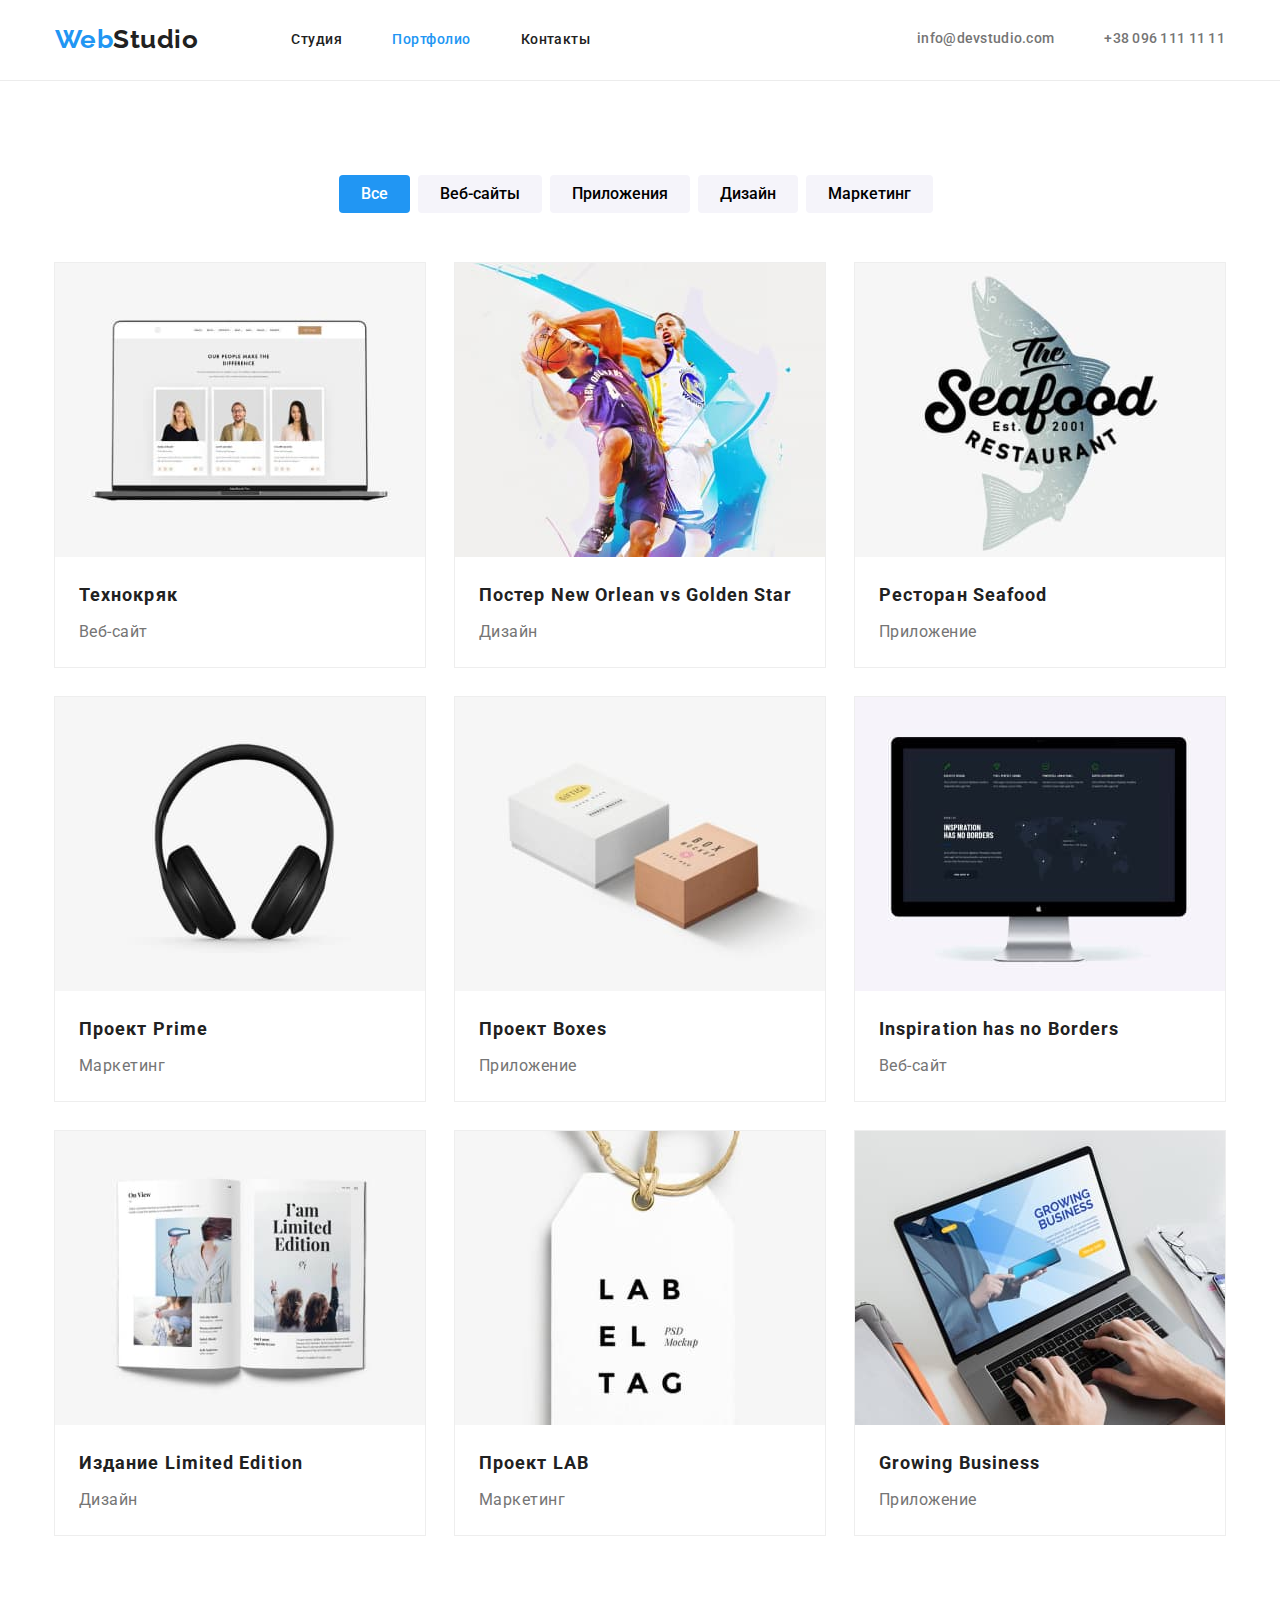
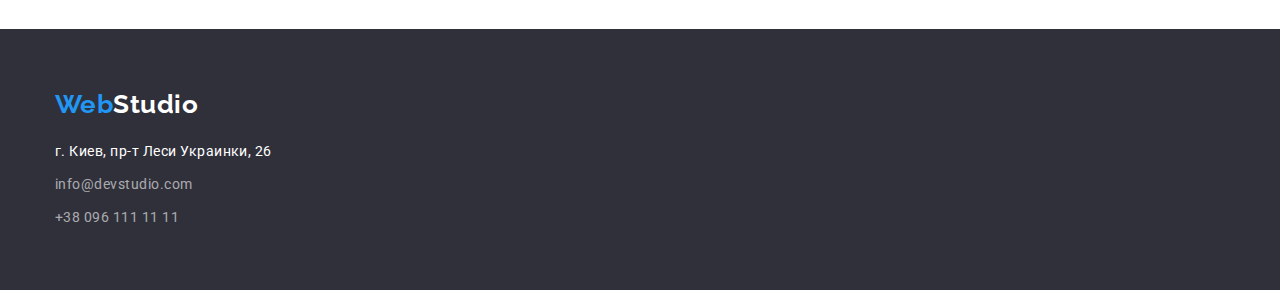
==== commit c1753213: "positions for portfolio, fixed not highlighting links in contacts. remove highlight address field" ====
--- a/portfolio.html
+++ b/portfolio.html
@@ -23,7 +23,6 @@
 
     <header class="header">
       <div class="container">
-        <!-- <div class="nav-wrapper"> -->
         <a href="" class="logo"><span class="logo-accent">Web</span>Studio</a>
 
         <nav class="site-nav">
@@ -39,7 +38,6 @@
             </li>
           </ul>
         </nav>
-        <!-- </div> -->
         <!--Contact list-->
         <ul class="contact list">
           <li class="contact-item">
@@ -198,8 +196,9 @@
     <footer class="footer">
       <div class="container">
         <a href="" class="logo"> <span class="logo-accent">Web</span>Studio </a>
+
         <!-- Footer contacts -->
-        <address class="address link">г. Киев, пр-т Леси Украинки, 26</address>
+        <address class="address">г. Киев, пр-т Леси Украинки, 26</address>
 
         <ul class="ft-contact list">
           <li class="ft-contact-item">
--- a/css/styles.css
+++ b/css/styles.css
@@ -20,9 +20,6 @@
   padding-left: 0;
 }
 
-/*button {
-  cursor:pointer;
-}*/
 img {
   display: block;
 }
@@ -38,7 +35,6 @@
   width: 1200px;
   margin: 0 auto;
   padding: 0 15px;
-  outline: 1px solid red;
 }
 .section {
   padding: 94px 0;
@@ -78,10 +74,6 @@
   color: var(--primary-text-color);
 }
 
-.link:hover,
-.link:focus {
-  text-decoration-color: var(--accent-color);
-}
 /* header */
 .header {
   border-bottom: 1px solid #ececec;
@@ -127,7 +119,11 @@
 }
 
 /* contacts section */
-
+.contact {
+  margin-left: auto;
+  display: flex;
+  justify-content: flex-end;
+}
 .contact-item {
   font-weight: 500;
   font-size: 14px;
@@ -135,13 +131,12 @@
   letter-spacing: 0.02em;
   color: var(--secondary-text-color);
 }
+.contact-item .link {
+  color: var(--secondary-text-color);
+}
+
 .contact-item:not(:last-child) {
   margin-right: 50px;
-}
-.contact {
-  margin-left: auto;
-  display: flex;
-  justify-content: flex-end;
 }
 
 /* Footer */
@@ -163,7 +158,7 @@
   margin-bottom: 9px;
 }
 
-.footer .link:not(.address) {
+.footer .link {
   font-size: 14px;
   line-height: 1.71;
   font-weight: inherit;
@@ -186,15 +181,13 @@
 }
 
 /* Projects section */
-
 .project-list {
   display: flex;
   flex-wrap: wrap;
   margin: -15px;
 }
-
 .project {
-  flex-basis: calc(100% / 3 - 30 px);
+  flex-basis: calc(100% / 3 - 30px);
   margin: 15px;
   outline: 1px solid #eeeeee;
 }
@@ -220,7 +213,12 @@
 .hero {
   background-color: #2f303a;
 }
-
+.hero .container {
+  padding: 106px 252px;
+  display: flex;
+  flex-direction: column;
+  align-items: center;
+}
 .hero-title {
   font-weight: 900;
   font-size: 44px;
@@ -229,6 +227,7 @@
   letter-spacing: 0.06em;
   text-transform: uppercase;
   color: #ffffff;
+  margin-bottom: 30px;
 }
 .hero-button {
   font-family: inherit;
@@ -239,44 +238,83 @@
   box-shadow: 0px 4px 4px rgba(0, 0, 0, 0.15);
   border-radius: 4px;
   color: var(--accent-white-color);
-}
-.hero-button.hover,
-.hero-button-focus {
+  padding: 10px 32px;
+}
+.hero-button:hover,
+.hero-button:focus {
   background: #188ce8;
-  box-shadow: 0px 4px 4px rgba(0, 0, 0, 0.15);
-  border-radius: 4px;
-}
+  cursor: pointer;
+}
+
 /* Features */
+.features-list {
+  display: flex;
+  flex-wrap: wrap;
+  margin: -15px;
+}
+.features-item {
+  flex-basis: calc(100% / 4 - 30px);
+  margin: 15px;
+}
 .features-title {
   font-weight: 700;
   font-size: 14px;
   line-height: 1.14;
   text-transform: uppercase;
 }
-
-.features-item {
+.features-text {
   font-size: 14px;
   line-height: 1.71;
   color: var(--secondary-text-color);
 }
-.works,
-.team-members {
+.section-title {
   font-weight: 700;
   font-size: 36px;
   line-height: 1.17;
-}
+  margin-bottom: 50px;
+  text-align: center;
+}
+
+/* Photos */
+.cards-list,
+.team-member-list {
+  display: flex;
+  flex-wrap: wrap;
+  margin: -15px;
+}
+.card-item {
+  flex-basis: calc(100% / 3 - 30px);
+  margin: 15px;
+}
+
 /* our team */
+.team-member-list {
+  display: flex;
+  flex-wrap: wrap;
+  margin: -15px;
+}
+.team-member-item {
+  flex-basis: calc(100% / 4 - 30px);
+  margin: 15px;
+  text-align: center;
+}
 .team {
   background-color: #f5f4fa;
 }
-
+.member-photo {
+  margin-bottom: 30px;
+}
 .team-member-name {
   font-weight: 500;
   font-size: 16px;
   line-height: 19px;
-}
-
+  margin-bottom: 10px;
+}
 .team-member-position {
   line-height: 1.19;
   color: var(--secondary-text-color);
 }
+.link:hover,
+.link:focus {
+  color: var(--accent-color);
+}
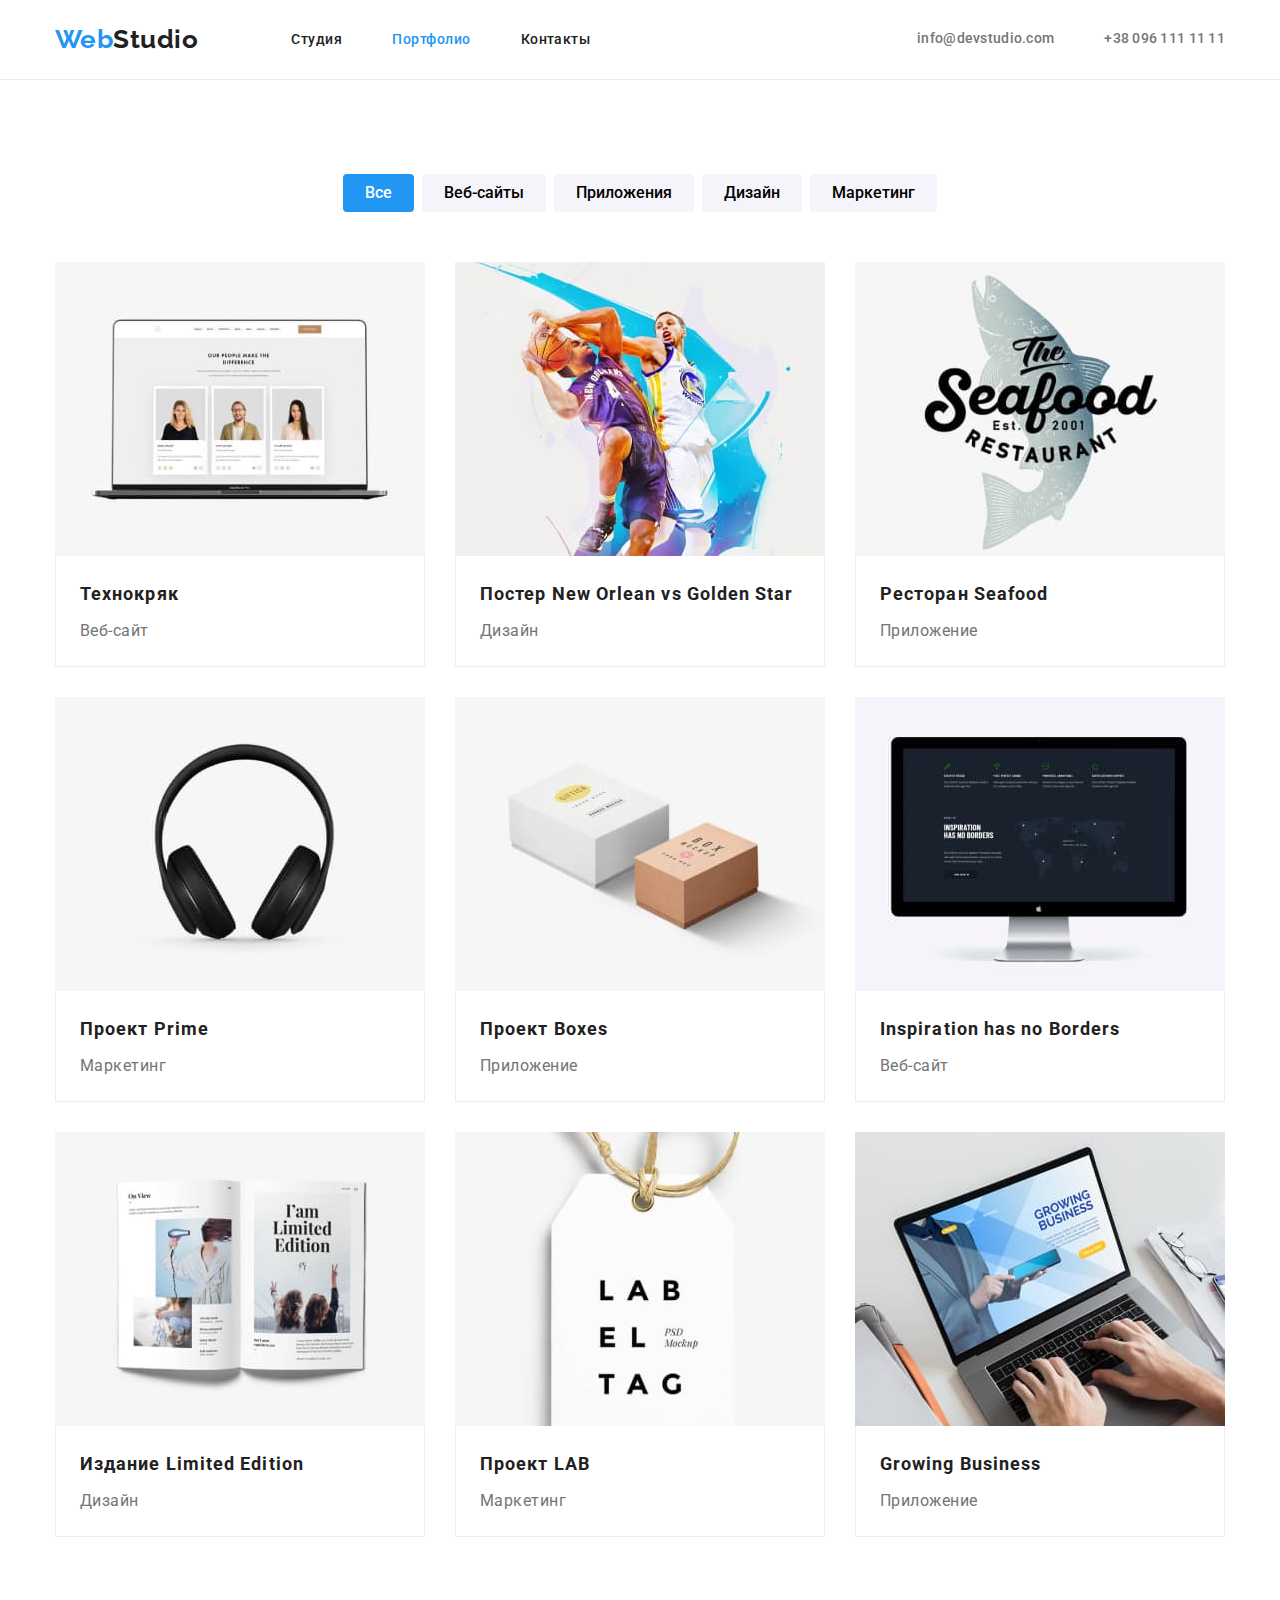
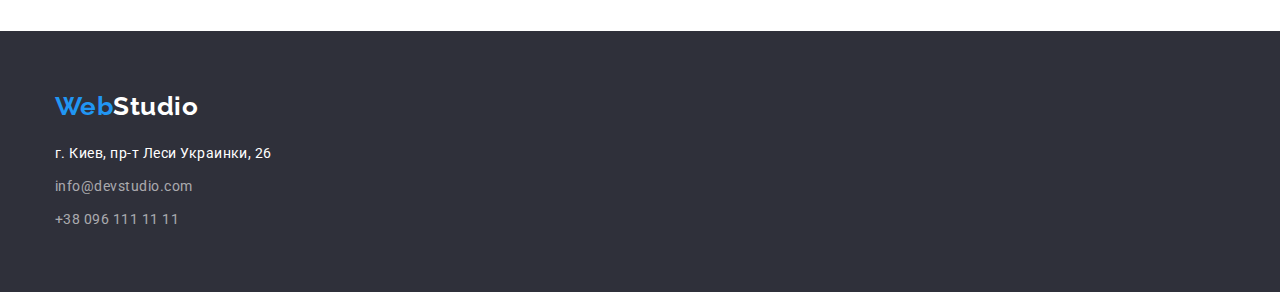
==== commit 57e5dbbd: "Additional changes of hw#3" ====
--- a/portfolio.html
+++ b/portfolio.html
@@ -77,6 +77,7 @@
               <button type="button" class="button">Маркетинг</button>
             </li>
           </ul>
+
           <ul class="project-list list">
             <li class="project">
               <img
@@ -85,9 +86,10 @@
                 class="project-photo"
                 width="370"
               />
-
-              <h2 class="project-title">Технокряк</h2>
-              <p class="project-item">Веб-сайт</p>
+              <div class="project-info">
+                <h2 class="project-title">Технокряк</h2>
+                <p class="project-item">Веб-сайт</p>
+              </div>
             </li>
 
             <li class="project">
@@ -97,9 +99,10 @@
                 class="project-photo"
                 width="370"
               />
-
-              <h2 class="project-title">Постер New Orlean vs Golden Star</h2>
-              <p class="project-item testing">Дизайн</p>
+              <div class="project-info">
+                <h2 class="project-title">Постер New Orlean vs Golden Star</h2>
+                <p class="project-item">Дизайн</p>
+              </div>
             </li>
 
             <li class="project">
@@ -109,9 +112,10 @@
                 class="project-photo"
                 width="370"
               />
-
-              <h2 class="project-title">Ресторан Seafood</h2>
-              <p class="project-item">Приложение</p>
+              <div class="project-info">
+                <h2 class="project-title">Ресторан Seafood</h2>
+                <p class="project-item">Приложение</p>
+              </div>
             </li>
 
             <li class="project">
@@ -121,9 +125,10 @@
                 class="project-photo"
                 width="370"
               />
-
-              <h2 class="project-title">Проект Prime</h2>
-              <p class="project-item">Маркетинг</p>
+              <div class="project-info">
+                <h2 class="project-title">Проект Prime</h2>
+                <p class="project-item">Маркетинг</p>
+              </div>
             </li>
 
             <li class="project">
@@ -133,9 +138,10 @@
                 class="project-photo"
                 width="370"
               />
-
-              <h2 class="project-title">Проект Boxes</h2>
-              <p class="project-item">Приложение</p>
+              <div class="project-info">
+                <h2 class="project-title">Проект Boxes</h2>
+                <p class="project-item">Приложение</p>
+              </div>
             </li>
 
             <li class="project">
@@ -145,11 +151,12 @@
                 class="project-photo"
                 width="370"
               />
-
-              <h2 lang="en" class="project-title">
-                Inspiration has no Borders
-              </h2>
-              <p class="project-item">Веб-сайт</p>
+              <div class="project-info">
+                <h2 lang="en" class="project-title">
+                  Inspiration has no Borders
+                </h2>
+                <p class="project-item">Веб-сайт</p>
+              </div>
             </li>
 
             <li class="project">
@@ -159,9 +166,10 @@
                 class="project-photo"
                 width="370"
               />
-
-              <h2 class="project-title">Издание Limited Edition</h2>
-              <p class="project-item">Дизайн</p>
+              <div class="project-info">
+                <h2 class="project-title">Издание Limited Edition</h2>
+                <p class="project-item">Дизайн</p>
+              </div>
             </li>
 
             <li class="project">
@@ -171,9 +179,10 @@
                 class="project-photo"
                 width="370"
               />
-
-              <h2 class="project-title">Проект LAB</h2>
-              <p class="project-item">Маркетинг</p>
+              <div class="project-info">
+                <h2 class="project-title">Проект LAB</h2>
+                <p class="project-item">Маркетинг</p>
+              </div>
             </li>
 
             <li class="project">
@@ -183,9 +192,10 @@
                 class="project-photo"
                 width="370"
               />
-
-              <h2 lang="en" class="project-title">Growing Business</h2>
-              <p class="project-item">Приложение</p>
+              <div class="project-info">
+                <h2 lang="en" class="project-title">Growing Business</h2>
+                <p class="project-item">Приложение</p>
+              </div>
             </li>
           </ul>
         </div>
--- a/css/styles.css
+++ b/css/styles.css
@@ -56,7 +56,6 @@
   border-radius: 4px;
   border: 1px transparent;
   cursor: pointer;
-  margin-right: 8px;
   padding: 6px 22px;
 }
 button:focus,
@@ -77,6 +76,7 @@
 /* header */
 .header {
   border-bottom: 1px solid #ececec;
+  padding: 24px 15px;
 }
 
 .header .link.current {
@@ -107,7 +107,6 @@
 .header .container {
   display: flex;
   align-items: center;
-  padding: 24px 15px 25px;
 }
 
 .header-list {
@@ -179,6 +178,9 @@
   justify-content: center;
   margin-bottom: 50px;
 }
+.list-item:not(:last-child) {
+  margin-right: 8px;
+}
 
 /* Projects section */
 .project-list {
@@ -189,7 +191,6 @@
 .project {
   flex-basis: calc(100% / 3 - 30px);
   margin: 15px;
-  outline: 1px solid #eeeeee;
 }
 .project-title {
   font-weight: 700;
@@ -197,29 +198,26 @@
   line-height: 2;
   letter-spacing: 0.06em;
   color: var(--primary-text-color);
-  margin-top: 20px;
-  padding: 0 24px;
+  margin-bottom: 4px;
 }
 .project-item {
   color: var(--secondary-text-color);
   line-height: 1.88;
-  margin-top: 4px;
-  margin-bottom: 20px;
-  padding: 0 24px;
-}
-
+}
+.project-info {
+  border: 1px solid #eeeeee;
+  border-top: none;
+  padding: 20px 24px;
+}
 /*---------------Index.html-------------- */
 /* hero */
 .hero {
   background-color: #2f303a;
-}
-.hero .container {
-  padding: 106px 252px;
-  display: flex;
-  flex-direction: column;
-  align-items: center;
+  padding: 200px;
+  text-align: center;
 }
 .hero-title {
+  width: 696px;
   font-weight: 900;
   font-size: 44px;
   line-height: 1.36;
@@ -227,6 +225,8 @@
   letter-spacing: 0.06em;
   text-transform: uppercase;
   color: #ffffff;
+  margin-left: auto;
+  margin-right: auto;
   margin-bottom: 30px;
 }
 .hero-button {
@@ -239,6 +239,7 @@
   border-radius: 4px;
   color: var(--accent-white-color);
   padding: 10px 32px;
+  border: none;
 }
 .hero-button:hover,
 .hero-button:focus {
@@ -247,6 +248,9 @@
 }
 
 /* Features */
+.features {
+  padding-top: 94px;
+}
 .features-list {
   display: flex;
   flex-wrap: wrap;
@@ -261,6 +265,7 @@
   font-size: 14px;
   line-height: 1.14;
   text-transform: uppercase;
+  margin-bottom: 10px;
 }
 .features-text {
   font-size: 14px;
@@ -300,9 +305,6 @@
 }
 .team {
   background-color: #f5f4fa;
-}
-.member-photo {
-  margin-bottom: 30px;
 }
 .team-member-name {
   font-weight: 500;
@@ -314,6 +316,9 @@
   line-height: 1.19;
   color: var(--secondary-text-color);
 }
+.member-info {
+  padding: 30px;
+}
 .link:hover,
 .link:focus {
   color: var(--accent-color);
